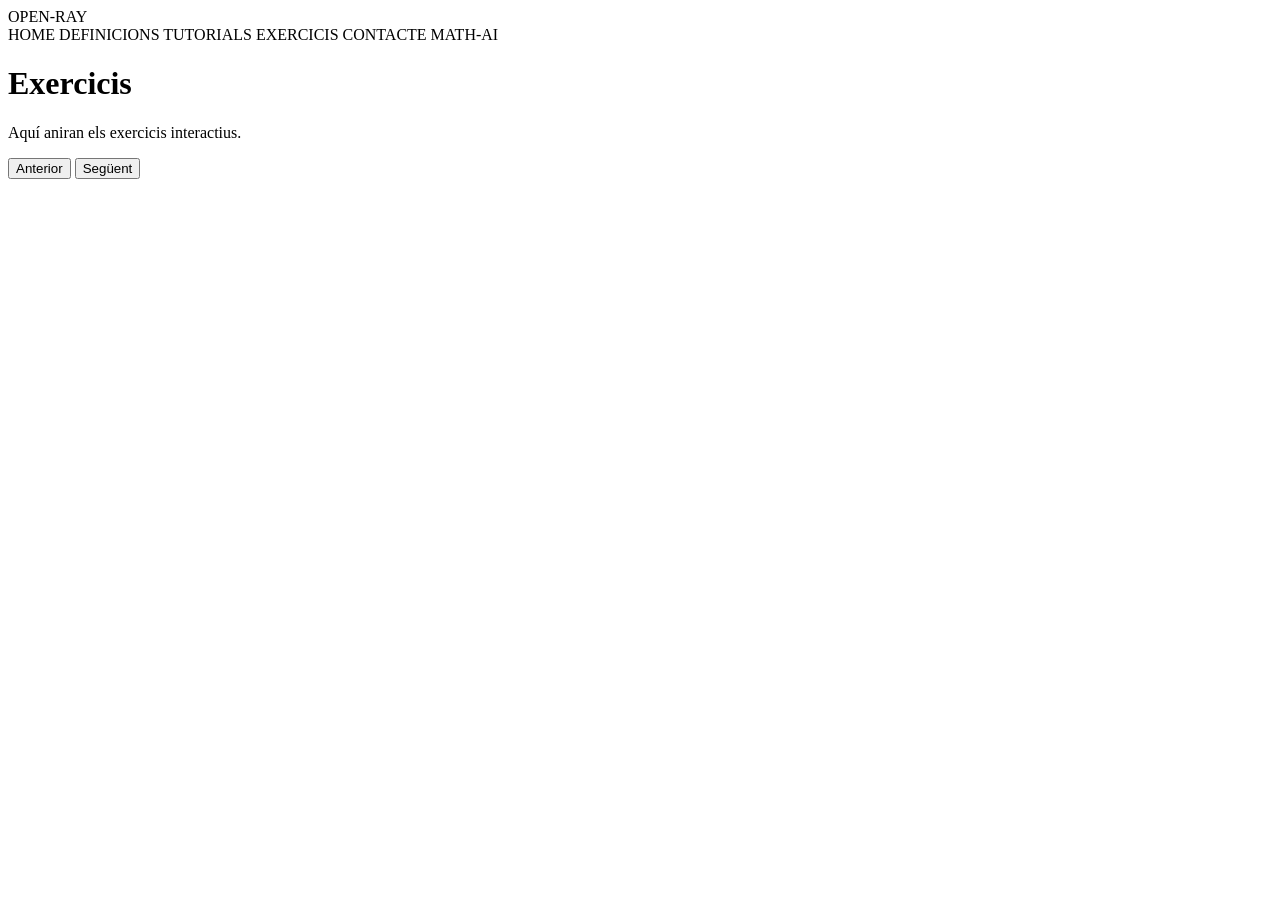
==== contacte.html @ c3c1e9dd "Add files via upload" ====
<!DOCTYPE html>
<html lang="ca">
<head>
  <meta charset="UTF-8">
  <title>Open-RAY - Exercicis</title>
  <link rel="stylesheet" href="styles.css">
</head>
<body>

<header class="topbar">
  <div class="logo" data-link="home">OPEN-RAY</div>
  <nav class="nav">
    <span data-link="home">HOME</span>
    <span data-link="definicions">DEFINICIONS</span>
    <span data-link="tutorials">TUTORIALS</span>
    <span data-link="exercicis">EXERCICIS</span>
    <span data-link="contacte">CONTACTE</span>
    <span data-link="mathai">MATH-AI</span>
  </nav>
</header>

<main class="page">
  <h1>Exercicis</h1>

  <div class="exercise-box">
    <p>Aquí aniran els exercicis interactius.</p>
  </div>

  <div class="nav-buttons">
    <button id="btn-prev">Anterior</button>
    <button id="btn-next">Següent</button>
  </div>
</main>

<script src="script.js"></script>
</body>
</html>
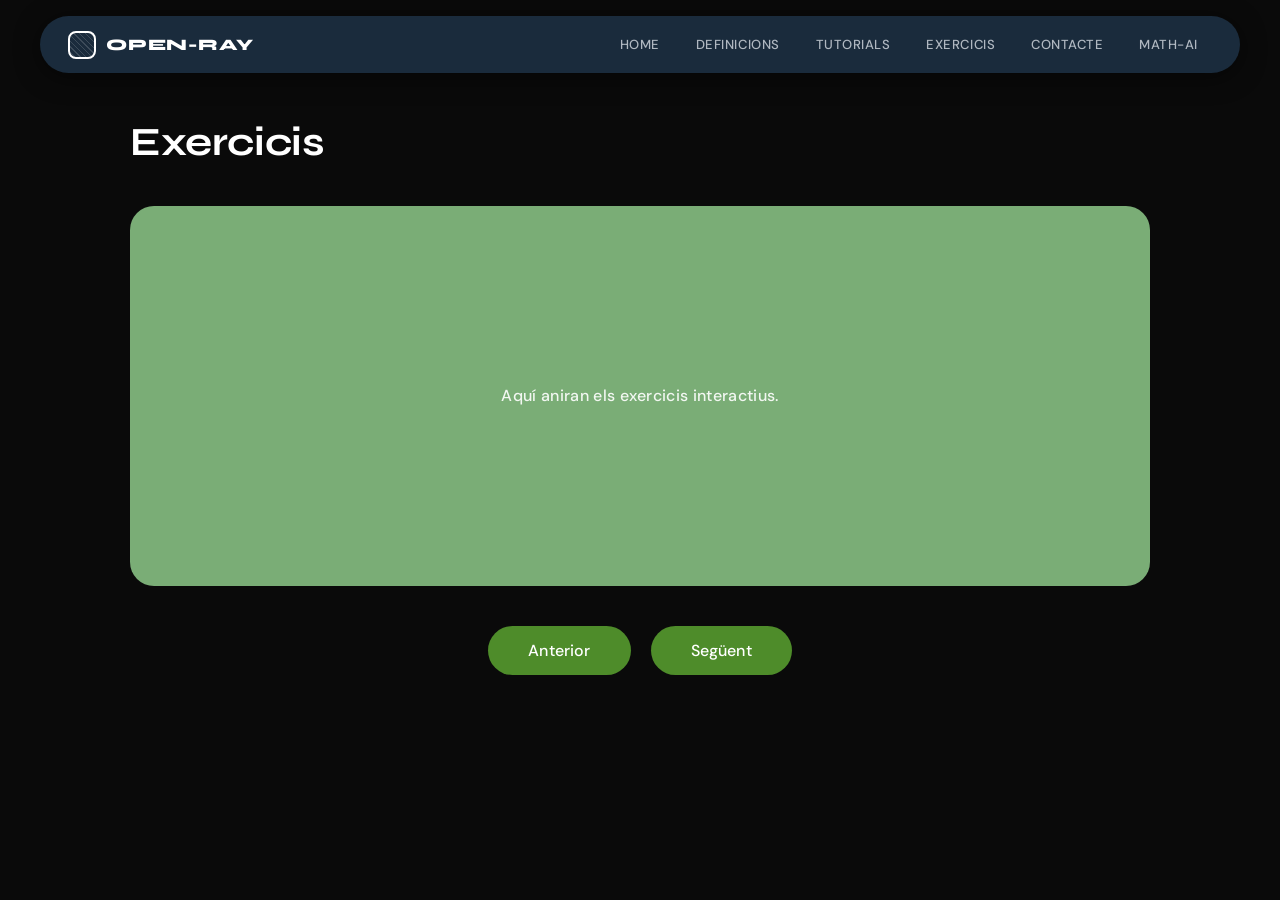
==== commit b95e6543: "Update contacte.html" ====
--- a/contacte.html
+++ b/contacte.html
@@ -3,7 +3,7 @@
 <head>
   <meta charset="UTF-8">
   <title>Open-RAY - Exercicis</title>
-  <link rel="stylesheet" href="styles.css">
+  <link rel="stylesheet" href="style.css">
 </head>
 <body>
 
--- a/style.css
+++ b/style.css
@@ -0,0 +1,510 @@
+
+@import url('https://fonts.googleapis.com/css2?family=Syne:wght@400;600;700;800&family=DM+Sans:wght@300;400;500&display=swap');
+
+:root {
+  --bg:          #0a0a0a;
+  --nav-bg:      #1a2b3c;
+  --green-card:  #7aad76;
+  --green-btn:   #4e8c2a;
+  --green-btn-h: #3d7020;
+  --text:        #ffffff;
+  --text-muted:  #b0b8c1;
+  --radius-nav:  50px;
+  --radius-card: 24px;
+  --radius-btn:  50px;
+  --font-title:  'Syne', sans-serif;
+  --font-body:   'DM Sans', sans-serif;
+}
+
+*, *::before, *::after { box-sizing: border-box; margin: 0; padding: 0; }
+
+html, body {
+  min-height: 100vh;
+  background-color: var(--bg);
+  color: var(--text);
+  font-family: var(--font-body);
+  font-size: 16px;
+  line-height: 1.6;
+}
+
+.topbar {
+  position: fixed;
+  top: 16px;
+  left: 50%;
+  transform: translateX(-50%);
+  width: calc(100% - 64px);
+  max-width: 1200px;
+  background: var(--nav-bg);
+  border-radius: var(--radius-nav);
+  display: flex;
+  align-items: center;
+  justify-content: space-between;
+  padding: 12px 28px;
+  z-index: 100;
+  box-shadow: 0 4px 24px rgba(0,0,0,0.5);
+}
+
+.logo {
+  font-family: var(--font-title);
+  font-weight: 800;
+  font-size: 1rem;
+  letter-spacing: 0.05em;
+  color: var(--text);
+  cursor: pointer;
+  display: flex;
+  align-items: center;
+  gap: 10px;
+}
+
+.logo::before {
+  content: '';
+  display: inline-block;
+  width: 28px;
+  height: 28px;
+  border: 2px solid var(--text);
+  border-radius: 8px;
+  background: transparent;
+  background-image: repeating-linear-gradient(
+    45deg, transparent, transparent 3px,
+    rgba(255,255,255,0.15) 3px, rgba(255,255,255,0.15) 4px
+  );
+}
+
+.nav {
+  display: flex;
+  align-items: center;
+  gap: 8px;
+}
+
+.nav span {
+  font-family: var(--font-body);
+  font-weight: 500;
+  font-size: 0.82rem;
+  letter-spacing: 0.04em;
+  color: var(--text-muted);
+  padding: 6px 14px;
+  border-radius: 50px;
+  cursor: pointer;
+  transition: background 0.2s, color 0.2s;
+}
+
+.nav span:hover,
+.nav span.active {
+  background: rgba(255,255,255,0.1);
+  color: var(--text);
+}
+
+
+.hero {
+  min-height: 100vh;
+  background-image: url('Images/pexels-stywo-1668246.jpg');
+  background-size: cover;
+  background-position: center;
+  background-repeat: no-repeat;
+  display: flex;
+  align-items: center;
+  justify-content: center;
+  text-align: center;
+  padding: 120px 32px 60px;
+  position: relative;
+}
+
+.hero::before {
+  content: '';
+  position: absolute;
+  inset: 0;
+  background: linear-gradient(
+    to bottom,
+    rgba(10,10,10,0.15) 0%,
+    rgba(10,10,10,0.45) 60%,
+    rgba(10,10,10,0.75) 100%
+  );
+}
+
+.hero-content {
+  position: relative;
+  z-index: 1;
+  display: flex;
+  flex-direction: column;
+  align-items: center;
+  gap: 20px;
+}
+
+.hero-title {
+  font-family: var(--font-title);
+  font-weight: 800;
+  font-size: clamp(3.5rem, 10vw, 7rem);
+  line-height: 1;
+  letter-spacing: -0.02em;
+  color: var(--text);
+  text-shadow: 0 2px 20px rgba(0,0,0,0.4);
+}
+
+.hero-tag {
+  display: inline-block;
+  background: rgba(255,255,255,0.92);
+  color: #111;
+  font-family: var(--font-body);
+  font-weight: 500;
+  font-size: 1.25rem;
+  padding: 10px 36px;
+  border-radius: 50px;
+  letter-spacing: 0.02em;
+}
+
+.hero-text {
+  max-width: 560px;
+  font-size: 1rem;
+  color: rgba(255,255,255,0.85);
+  line-height: 1.7;
+  text-shadow: 0 1px 8px rgba(0,0,0,0.5);
+}
+
+/* ── INNER PAGES — base ── */
+.page {
+  min-height: 100vh;
+  padding: 110px 40px 60px;
+  max-width: 1100px;
+  margin: 0 auto;
+}
+
+.page h1 {
+  font-family: var(--font-title);
+  font-weight: 700;
+  font-size: 2.5rem;
+  margin-bottom: 32px;
+  letter-spacing: -0.01em;
+}
+
+
+.def-wrapper {
+  display: grid;
+  grid-template-columns: 200px 1fr;
+  gap: 40px;
+  align-items: start;
+}
+
+.def-sidebar {
+  display: flex;
+  flex-direction: column;
+  gap: 12px;
+}
+
+.def-sidebar li {
+  list-style: none;
+  font-weight: 500;
+  font-size: 1rem;
+  color: var(--text-muted);
+  cursor: default;
+  padding: 6px 0;
+  border-bottom: 1px solid rgba(255,255,255,0.08);
+  transition: color 0.2s;
+}
+
+.def-sidebar li:hover { color: var(--text); }
+
+.def-content {
+  display: flex;
+  flex-direction: column;
+  gap: 14px;
+}
+
+.def-content li {
+  list-style: none;
+  font-size: 1rem;
+  line-height: 1.7;
+  color: var(--text-muted);
+}
+
+.def-content li strong {
+  color: var(--text);
+}
+
+.def-footer {
+  display: grid;
+  grid-template-columns: 200px 1fr;
+  gap: 40px;
+  align-items: end;
+  margin-top: 40px;
+}
+
+.def-image {
+  width: 100%;
+  aspect-ratio: 4/3;
+  background: rgba(255,255,255,0.07);
+  border-radius: var(--radius-card);
+  display: flex;
+  align-items: center;
+  justify-content: center;
+  color: var(--text-muted);
+  font-size: 0.9rem;
+  border: 1px dashed rgba(255,255,255,0.15);
+}
+
+/* ── TUTORIALS — video grid ── */
+.video-grid {
+  display: grid;
+  grid-template-columns: repeat(3, 1fr);
+  gap: 28px;
+  margin-bottom: 48px;
+}
+
+.video-box {
+  aspect-ratio: 4/3;
+  background: rgba(255,255,255,0.06);
+  border-radius: var(--radius-card);
+  display: flex;
+  align-items: center;
+  justify-content: center;
+  color: var(--text-muted);
+  font-size: 1rem;
+  border: 1px solid rgba(255,255,255,0.1);
+  transition: background 0.2s, transform 0.2s;
+  cursor: pointer;
+}
+
+.video-box:hover {
+  background: rgba(255,255,255,0.1);
+  transform: translateY(-3px);
+}
+
+
+.exercise-box,
+.chat-box {
+  background: var(--green-card);
+  border-radius: var(--radius-card);
+  min-height: 380px;
+  display: flex;
+  align-items: center;
+  justify-content: center;
+  color: rgba(255,255,255,0.9);
+  font-size: 1rem;
+  font-weight: 500;
+  margin-bottom: 40px;
+  padding: 32px;
+  letter-spacing: 0.02em;
+}
+
+
+.contact-card {
+  background: var(--green-card);
+  border-radius: var(--radius-card);
+  padding: 40px;
+  margin-bottom: 40px;
+}
+
+.contact-form {
+  background: #fff;
+  border-radius: 12px;
+  padding: 28px 32px;
+  color: #111;
+}
+
+.form-row {
+  display: grid;
+  grid-template-columns: 1fr 1fr;
+  gap: 16px;
+  margin-bottom: 16px;
+}
+
+.form-group {
+  display: flex;
+  flex-direction: column;
+  gap: 4px;
+}
+
+.form-group label {
+  font-size: 0.75rem;
+  font-weight: 600;
+  letter-spacing: 0.06em;
+  text-transform: uppercase;
+  color: #444;
+}
+
+.form-group input,
+.form-group textarea {
+  border: none;
+  border-bottom: 1px dotted #aaa;
+  outline: none;
+  font-family: var(--font-body);
+  font-size: 0.95rem;
+  padding: 6px 0;
+  background: transparent;
+  color: #111;
+  width: 100%;
+}
+
+.form-group textarea {
+  resize: vertical;
+  min-height: 80px;
+  border: 1px dotted #aaa;
+  padding: 8px;
+  border-radius: 4px;
+}
+
+.form-section-title {
+  font-size: 0.7rem;
+  font-weight: 700;
+  letter-spacing: 0.1em;
+  text-transform: uppercase;
+  color: #333;
+  margin-bottom: 12px;
+  border-bottom: 1px solid #ddd;
+  padding-bottom: 6px;
+}
+
+
+.nav-buttons {
+  display: flex;
+  gap: 20px;
+  justify-content: center;
+}
+
+.nav-buttons button,
+button#btn-prev,
+button#btn-next {
+  background: var(--green-btn);
+  color: var(--text);
+  border: none;
+  border-radius: var(--radius-btn);
+  padding: 14px 40px;
+  font-family: var(--font-body);
+  font-size: 1rem;
+  font-weight: 500;
+  cursor: pointer;
+  transition: background 0.2s, transform 0.15s;
+  letter-spacing: 0.01em;
+}
+
+.nav-buttons button:hover,
+button#btn-prev:hover,
+button#btn-next:hover {
+  background: var(--green-btn-h);
+  transform: translateY(-2px);
+}
+
+#chat-toggle {
+  position: fixed;
+  bottom: 28px;
+  right: 28px;
+  width: 52px;
+  height: 52px;
+  border-radius: 50%;
+  background: var(--green-btn);
+  border: none;
+  font-size: 1.4rem;
+  cursor: pointer;
+  box-shadow: 0 4px 16px rgba(0,0,0,0.4);
+  transition: background 0.2s;
+  z-index: 200;
+}
+
+#chat-toggle:hover { background: var(--green-btn-h); }
+
+#chatbot-widget {
+  position: fixed;
+  bottom: 90px;
+  right: 28px;
+  width: 340px;
+  background: #1a2b3c;
+  border-radius: 16px;
+  box-shadow: 0 8px 32px rgba(0,0,0,0.5);
+  flex-direction: column;
+  overflow: hidden;
+  z-index: 200;
+}
+
+#chat-header {
+  background: var(--green-btn);
+  color: #fff;
+  padding: 12px 20px;
+  font-family: var(--font-title);
+  font-weight: 700;
+  font-size: 0.95rem;
+  letter-spacing: 0.05em;
+}
+
+#chat-body {
+  padding: 16px;
+  height: 260px;
+  overflow-y: auto;
+  display: flex;
+  flex-direction: column;
+  gap: 10px;
+}
+
+.message {
+  max-width: 85%;
+  padding: 10px 14px;
+  border-radius: 12px;
+  font-size: 0.88rem;
+  line-height: 1.5;
+}
+
+.message.bot {
+  background: rgba(255,255,255,0.1);
+  color: var(--text);
+  align-self: flex-start;
+  border-bottom-left-radius: 4px;
+}
+
+.message.user {
+  background: var(--green-btn);
+  color: #fff;
+  align-self: flex-end;
+  border-bottom-right-radius: 4px;
+}
+
+#chat-input {
+  display: flex;
+  gap: 8px;
+  padding: 12px 16px;
+  border-top: 1px solid rgba(255,255,255,0.08);
+  background: rgba(0,0,0,0.2);
+}
+
+#user-input {
+  flex: 1;
+  background: rgba(255,255,255,0.08);
+  border: 1px solid rgba(255,255,255,0.12);
+  border-radius: 8px;
+  padding: 8px 12px;
+  color: #fff;
+  font-family: var(--font-body);
+  font-size: 0.88rem;
+  outline: none;
+}
+
+#user-input::placeholder { color: rgba(255,255,255,0.35); }
+
+#chat-input button {
+  background: var(--green-btn);
+  border: none;
+  border-radius: 8px;
+  padding: 8px 12px;
+  cursor: pointer;
+  font-size: 1rem;
+  transition: background 0.2s;
+}
+
+#chat-input button:hover { background: var(--green-btn-h); }
+
+/* ── Responsive ── */
+@media (max-width: 768px) {
+  .topbar {
+    width: calc(100% - 24px);
+    padding: 10px 16px;
+    border-radius: 16px;
+  }
+  .nav { gap: 4px; }
+  .nav span { font-size: 0.7rem; padding: 5px 8px; }
+
+  .page { padding: 100px 20px 48px; }
+
+  .def-wrapper,
+  .def-footer { grid-template-columns: 1fr; }
+
+  .video-grid { grid-template-columns: 1fr; }
+
+  .form-row { grid-template-columns: 1fr; }
+}
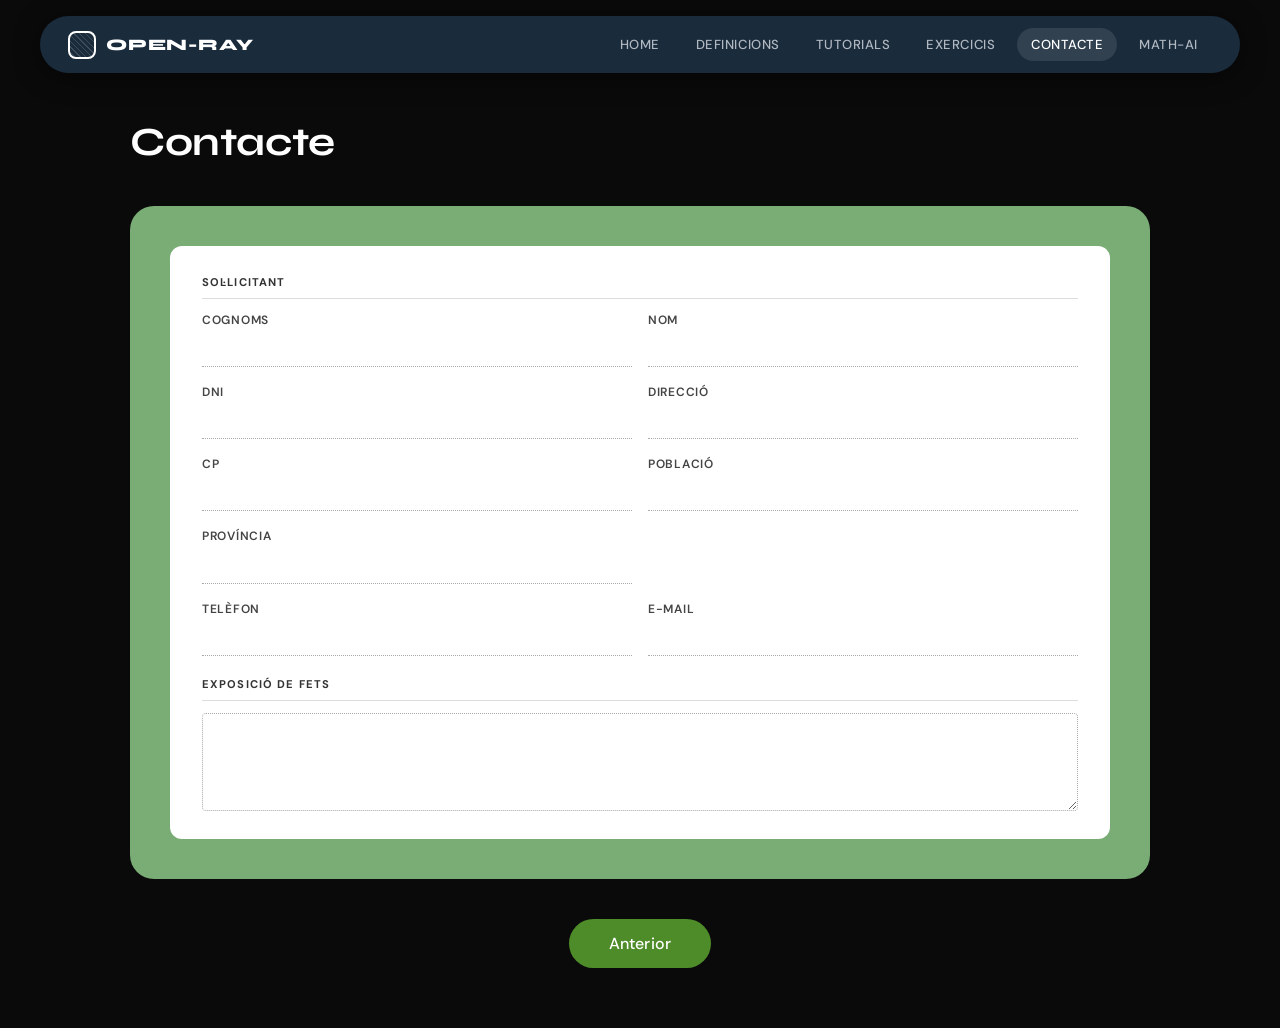
==== commit 348bd550: "Update contacte.html" ====
--- a/contacte.html
+++ b/contacte.html
@@ -2,7 +2,7 @@
 <html lang="ca">
 <head>
   <meta charset="UTF-8">
-  <title>Open-RAY - Exercicis</title>
+  <title>Open-RAY - Contacte</title>
   <link rel="stylesheet" href="style.css">
 </head>
 <body>
@@ -14,25 +14,80 @@
     <span data-link="definicions">DEFINICIONS</span>
     <span data-link="tutorials">TUTORIALS</span>
     <span data-link="exercicis">EXERCICIS</span>
-    <span data-link="contacte">CONTACTE</span>
+    <span data-link="contacte" class="active">CONTACTE</span>
     <span data-link="mathai">MATH-AI</span>
   </nav>
 </header>
 
 <main class="page">
-  <h1>Exercicis</h1>
+  <h1>Contacte</h1>
 
-  <div class="exercise-box">
-    <p>Aquí aniran els exercicis interactius.</p>
+  <div class="contact-card">
+    <div class="contact-form">
+
+      <p class="form-section-title">Sol·licitant</p>
+
+      <div class="form-row">
+        <div class="form-group">
+          <label>Cognoms</label>
+          <input type="text" placeholder="">
+        </div>
+        <div class="form-group">
+          <label>Nom</label>
+          <input type="text" placeholder="">
+        </div>
+      </div>
+
+      <div class="form-row">
+        <div class="form-group">
+          <label>DNI</label>
+          <input type="text" placeholder="">
+        </div>
+        <div class="form-group">
+          <label>Direcció</label>
+          <input type="text" placeholder="">
+        </div>
+      </div>
+
+      <div class="form-row">
+        <div class="form-group">
+          <label>CP</label>
+          <input type="text" placeholder="">
+        </div>
+        <div class="form-group">
+          <label>Població</label>
+          <input type="text" placeholder="">
+        </div>
+        <div class="form-group">
+          <label>Província</label>
+          <input type="text" placeholder="">
+        </div>
+      </div>
+
+      <div class="form-row">
+        <div class="form-group">
+          <label>Telèfon</label>
+          <input type="tel" placeholder="">
+        </div>
+        <div class="form-group">
+          <label>E-mail</label>
+          <input type="email" placeholder="">
+        </div>
+      </div>
+
+      <p class="form-section-title" style="margin-top:20px;">Exposició de fets</p>
+      <div class="form-group">
+        <textarea rows="4"></textarea>
+      </div>
+
+    </div>
   </div>
 
   <div class="nav-buttons">
     <button id="btn-prev">Anterior</button>
-    <button id="btn-next">Següent</button>
   </div>
 </main>
 
 <script src="script.js"></script>
 </body>
 </html>
-
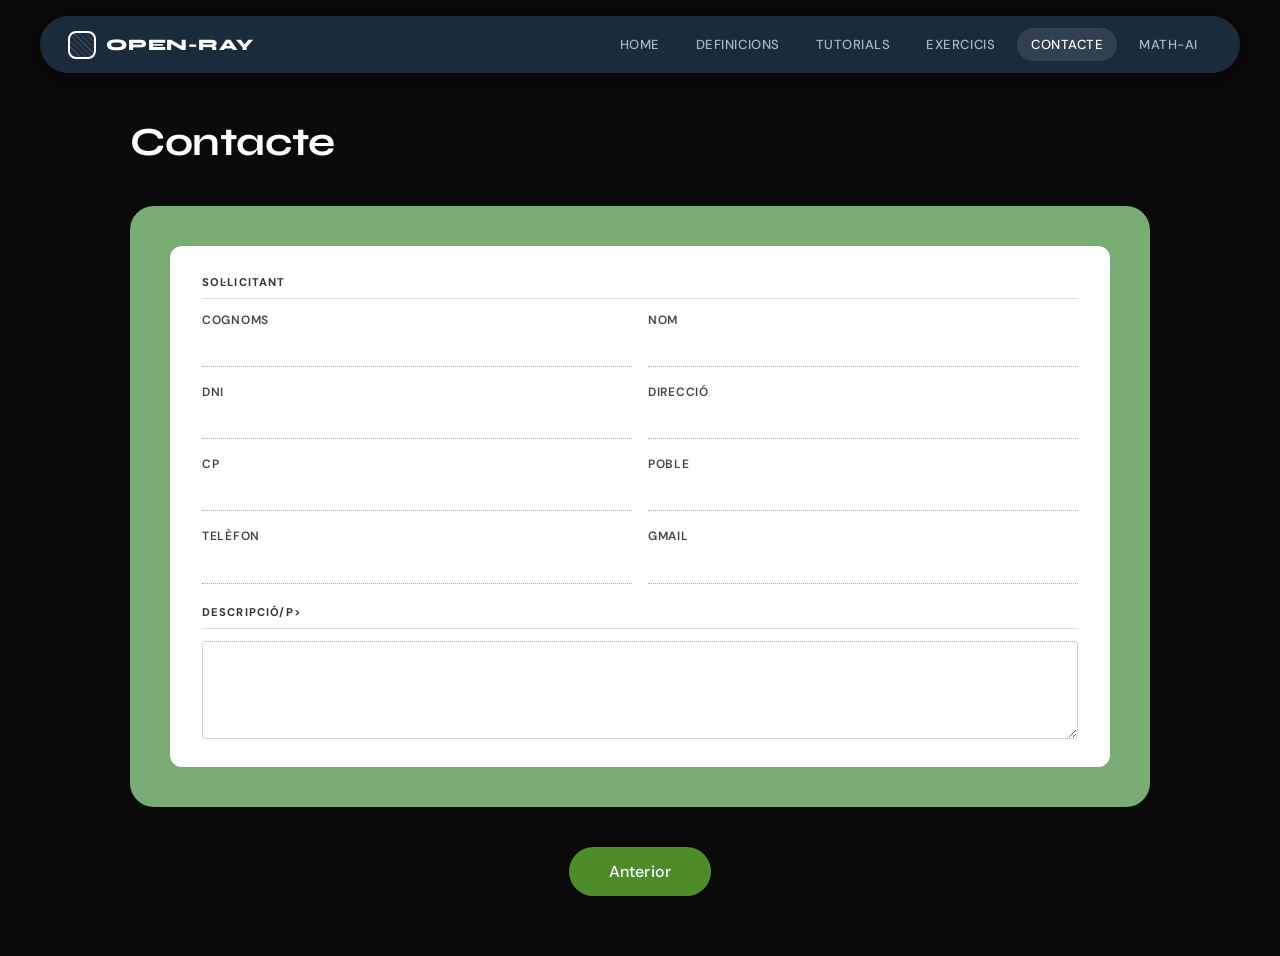
==== commit efa2f6e4: "Update contacte.html" ====
--- a/contacte.html
+++ b/contacte.html
@@ -54,12 +54,9 @@
           <label>CP</label>
           <input type="text" placeholder="">
         </div>
+
         <div class="form-group">
-          <label>Població</label>
-          <input type="text" placeholder="">
-        </div>
-        <div class="form-group">
-          <label>Província</label>
+          <label>Poble</label>
           <input type="text" placeholder="">
         </div>
       </div>
@@ -70,19 +67,18 @@
           <input type="tel" placeholder="">
         </div>
         <div class="form-group">
-          <label>E-mail</label>
+          <label>Gmail</label>
           <input type="email" placeholder="">
         </div>
       </div>
 
-      <p class="form-section-title" style="margin-top:20px;">Exposició de fets</p>
+      <p class="form-section-title" style="margin-top:20px;">Descripció/p>
       <div class="form-group">
         <textarea rows="4"></textarea>
       </div>
 
     </div>
   </div>
-
   <div class="nav-buttons">
     <button id="btn-prev">Anterior</button>
   </div>
